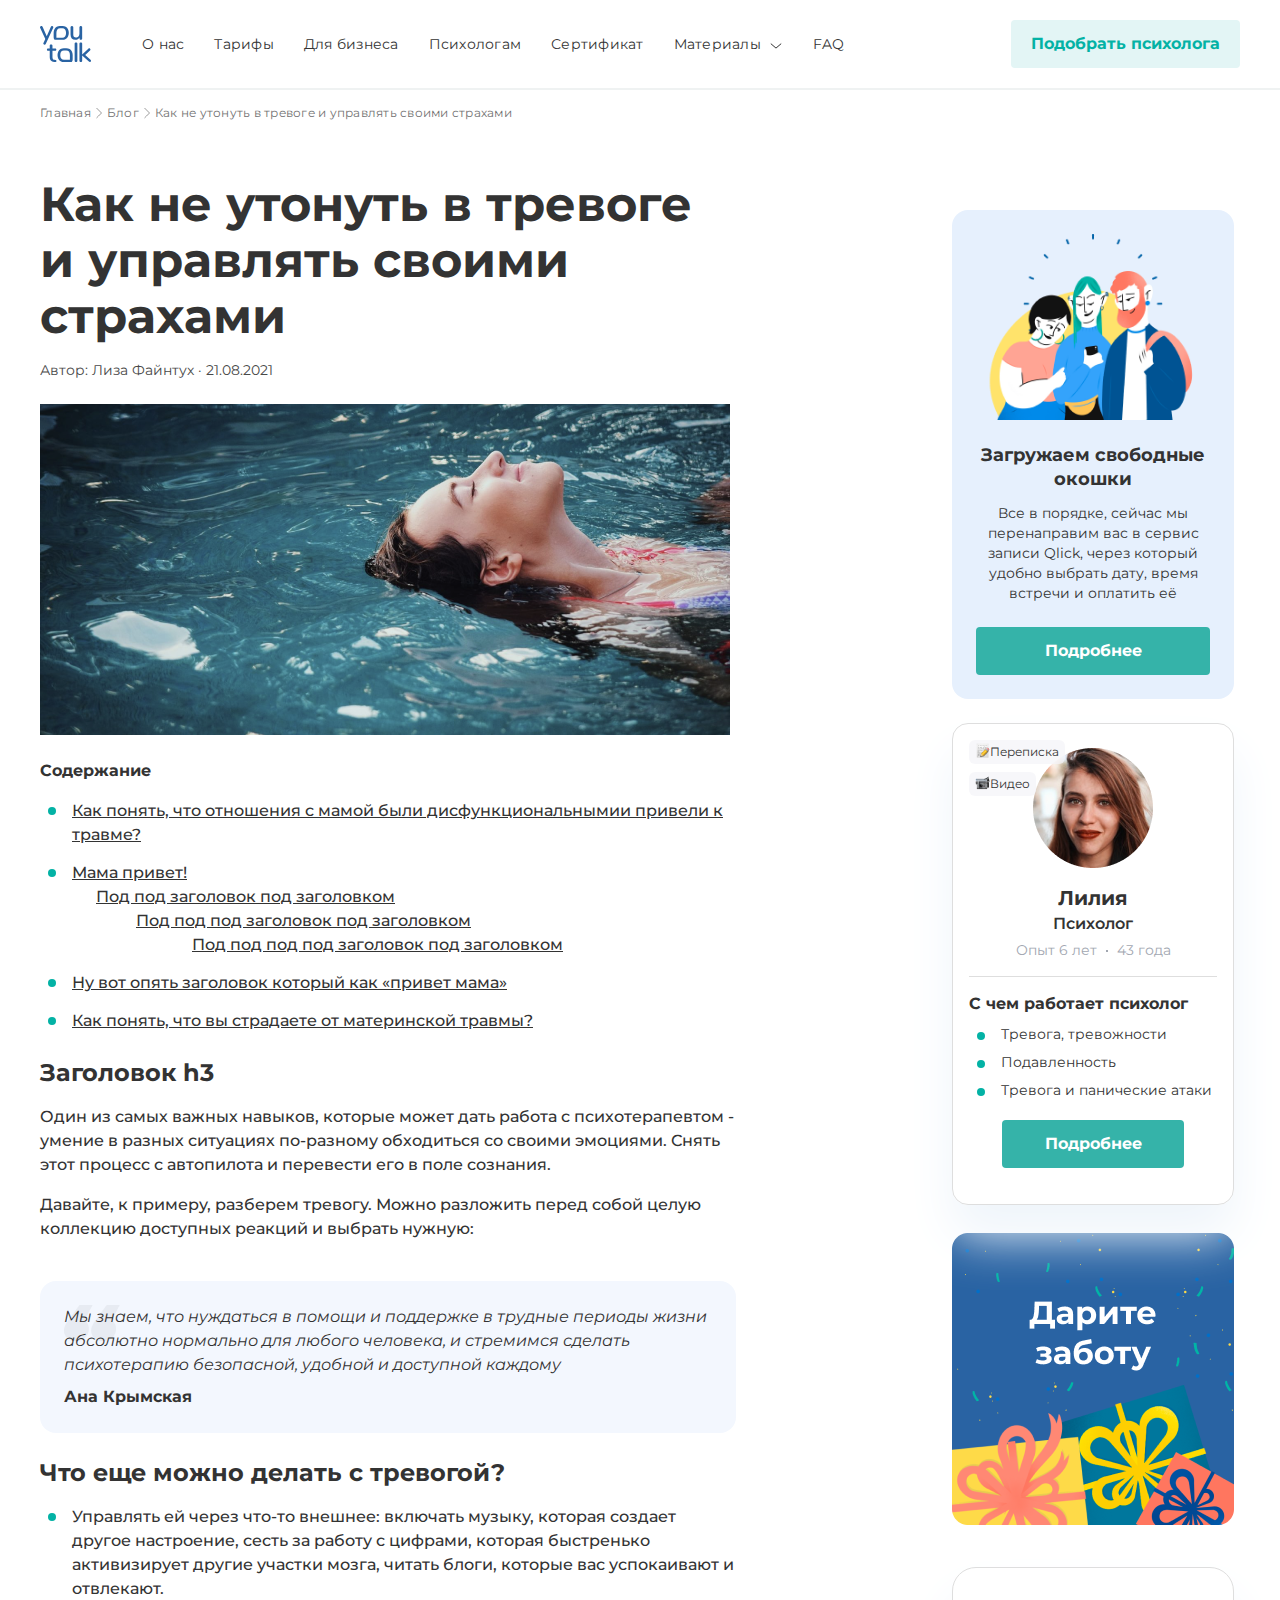
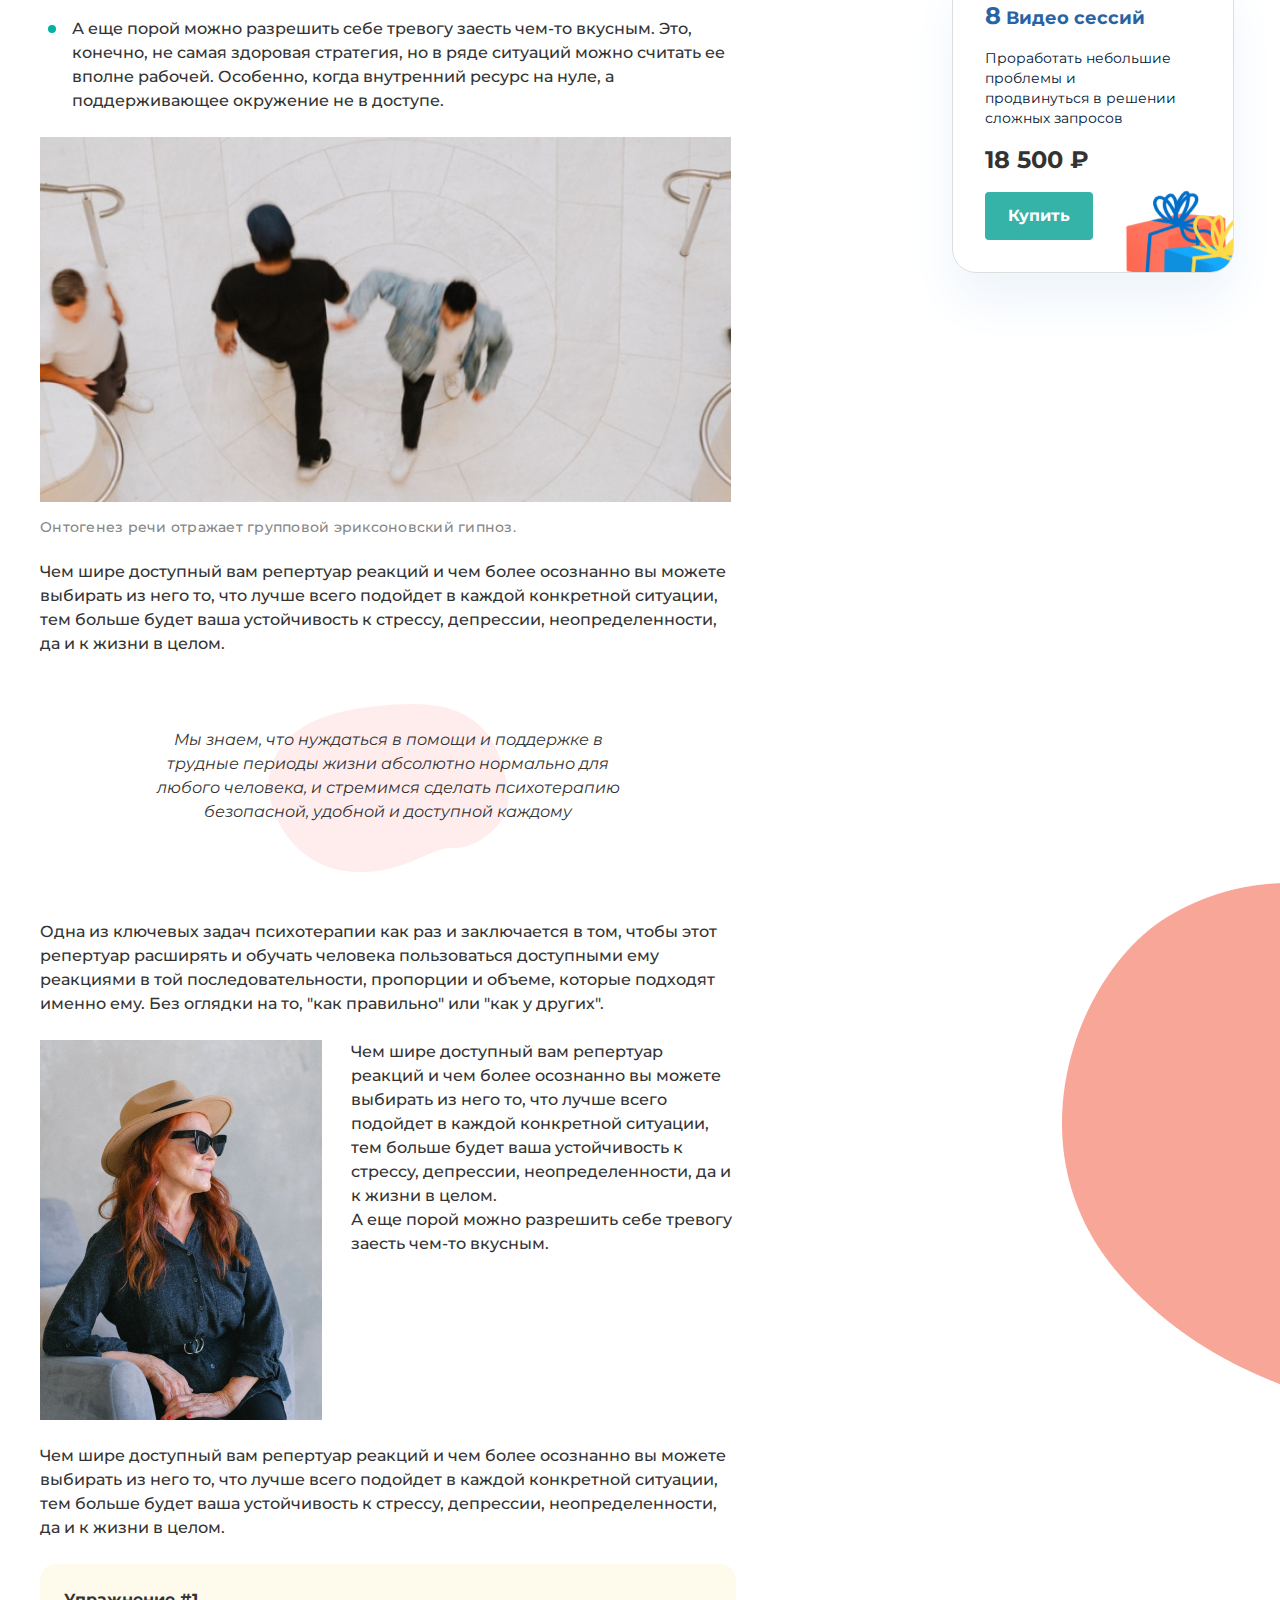
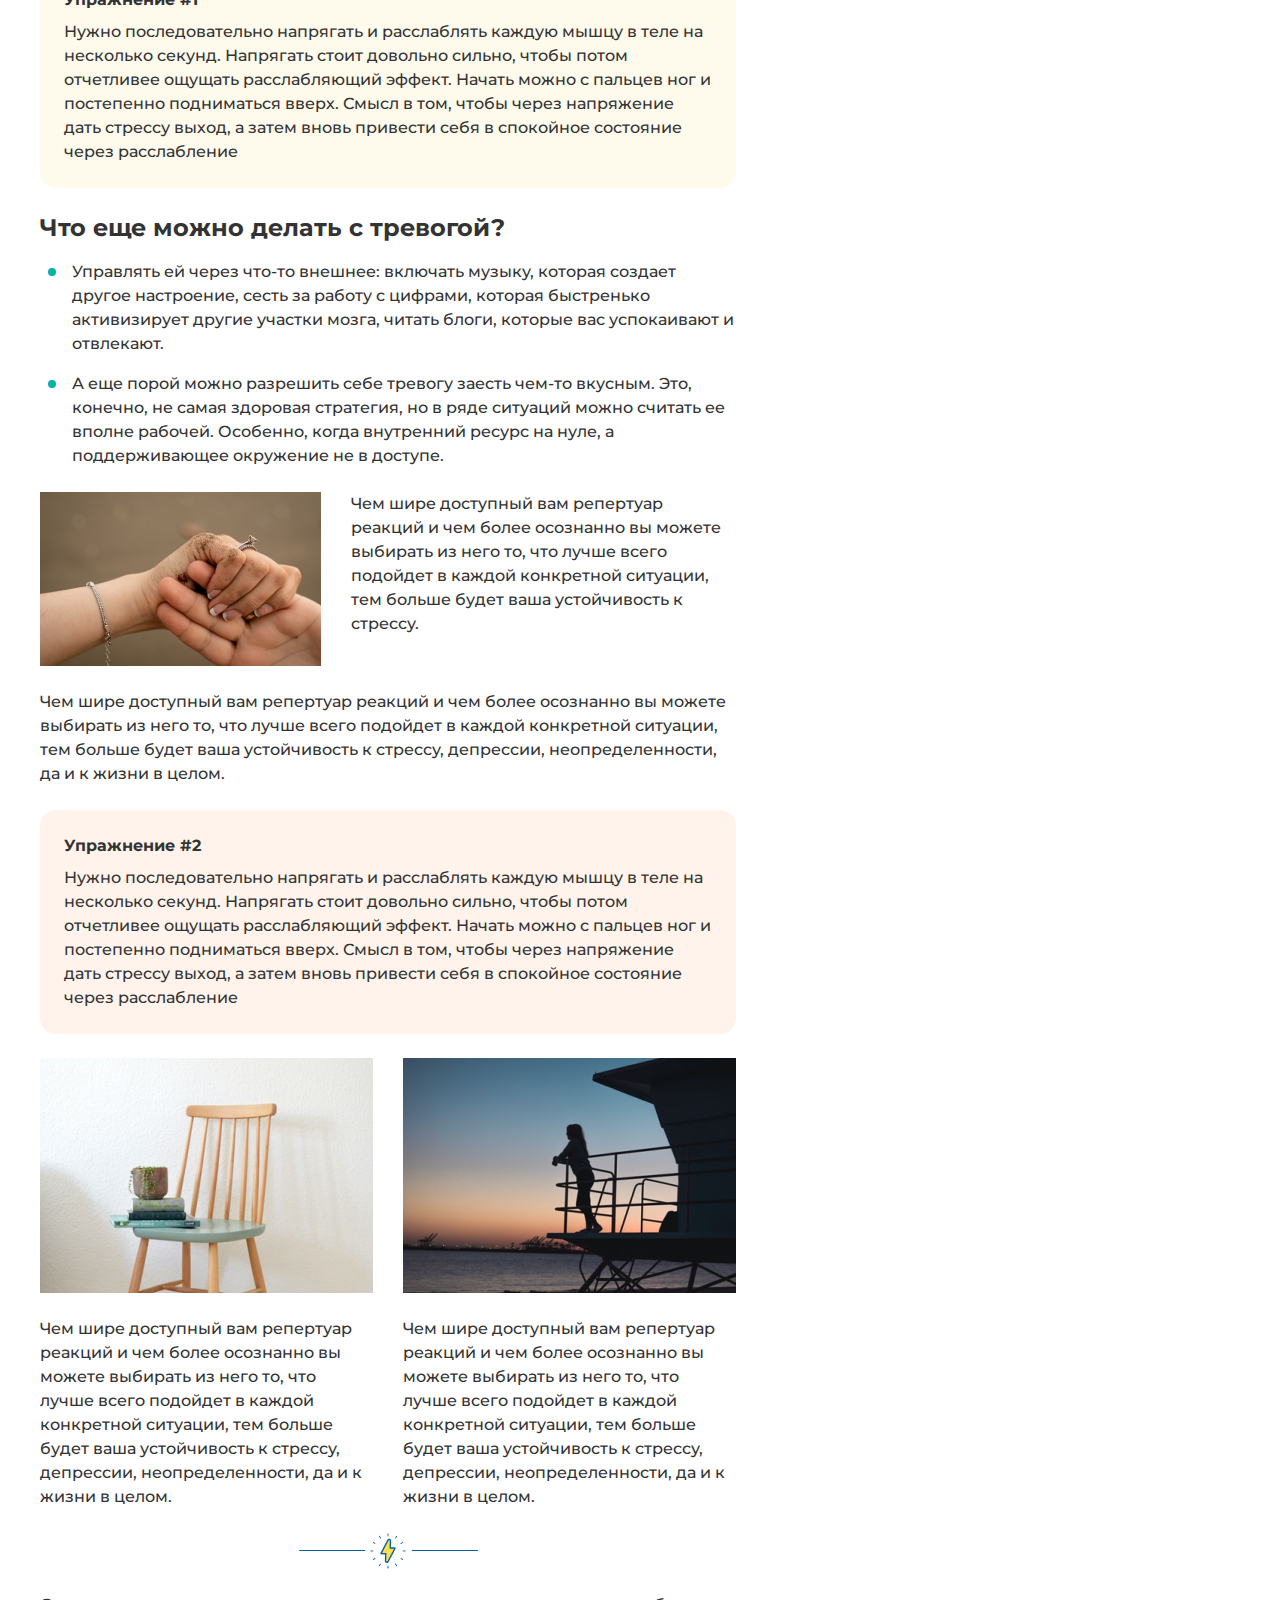
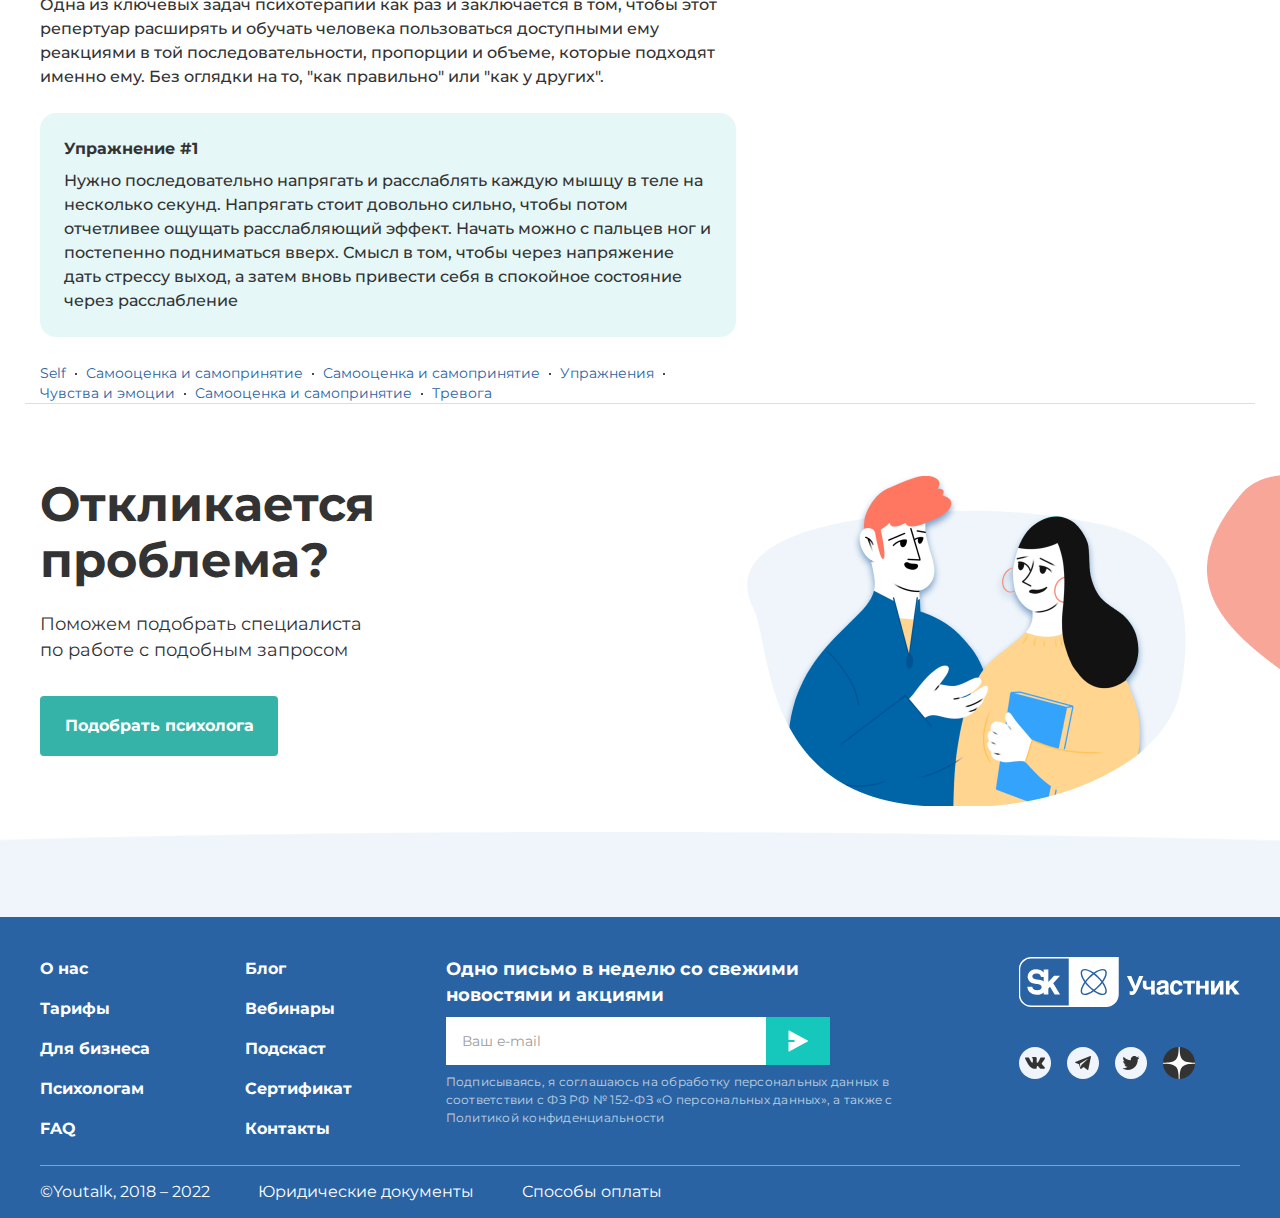
==== article-eight.html @ 9e3ae263 "Добывлены новые файлы страниц" ====
<!DOCTYPE html>
<html lang="en">
<head>
    <meta charset="UTF-8">
    <meta http-equiv="X-UA-Compatible" content="IE=edge">
    <meta name="viewport" content="width=device-width, initial-scale=1.0">
    <title>Youtalk</title>
    <link rel="stylesheet" href="css/style.css">
</head>
<body>
    <header class="header">
            <div class="header__container container">
                <div class="header__navigation">
                    <a href="#" class="logo"><img src="img/first-page/header/logo.svg" alt="logo icon"></a>
                    <nav class="header__menu">
                        <div id="burger" class="header__burger"><span></span></div>
                        <ul id="menu" class="header__menu-list">
                            <li class="header__menu-item"><a href="#" class="header__menu-link">О нас</a></li>
                            <li class="header__menu-item"><a href="#" class="header__menu-link">Тарифы</a></li>
                            <li class="header__menu-item"><a href="#" class="header__menu-link">Для бизнеса</a></li>
                            <li class="header__menu-item"><a href="#" class="header__menu-link">Психологам</a></li>
                            <li class="header__menu-item"><a href="#" class="header__menu-link">Сертификат</a></li>
                            <li class="header__menu-item header__menu-item_double"><a href="#" class="header__menu-link header__menu-link_double" ><div class="header__menu-link-text">Материалы</div><img src="img/first-page/header/arrow-down.svg" alt="arrow down" class="header__menu-link-img"></a></li>
                            <li class="header__menu-item"><a href="#" class="header__menu-link">FAQ</a></li>
                        </ul>
                    </nav>
                </div>
                <button class="button button_lightgreen">Подобрать психолога</button>
            </div>
    </header>
    <div class="container">
        <div class="main-links main-links_second">
            <a href="index.html" class="main-link">Главная</a> <img src="img/first-page/main/Arrow-right.svg" alt="стрелка вправо"> <a href="index.html" class="main-link">Блог</a> <img src="img/first-page/main/Arrow-right.svg" alt="стрелка вправо"> <a href="article-one.html" class="main-link">Как не утонуть в тревоге и управлять своими страхами</a>
        </div>
    </div>
    <div class="second-container container">
        <main class="main-second">
            <section class="main-block">
                <h2 class="main-block__title title-main">Как не утонуть в тревоге и управлять своими страхами</h2>    
                <div class="main-block__autor">Автор: Лиза Файнтух · 21.08.2021</div>
                <div class="main-block__img"><img src="img/second-page/main/women-swim.png" alt="Женщина плывет на спине"></div>
                <h4 class="main-block__subtitle">Содержание</h4>
                <ul class="main-block__list">
                    <li class="main-block__list-item list-item-green">Как понять, что отношения с мамой были дисфункциональнымии привели к травме?</li>
                    <li class="main-block__list-item list-item-green">Мама привет!
                        <ul class="main-block__list-dop main-block__list-dop_first">
                            <li class="main-block__list-item-dop">Под под заголовок под заголовком
                                <ul class="main-block__list-dop">
                                    <li class="main-block__list-item-dop main-block__list-dop_second">Под под под заголовок под заголовком
                                        <ul class="main-block__list-dop">
                                            <li class="main-block__list-item-dop main-block__list-dop_third">Под под под под заголовок под заголовком</li>
                                        </ul>
                                    </li>
                                </ul>
                            </li>
                        </ul>
                    </li>
                    <li class="main-block__list-item list-item-green">Ну вот опять заголовок который как «привет мама»</li>
                    <li class="main-block__list-item list-item-green">Как понять, что вы страдаете от материнской травмы?</li>
                </ul>
            </section>
            <section class="introduction">
                <h3 class="introduction__title title">Заголовок h3</h3>
                <p class="introduction__text">Один из самых важных навыков, которые может дать работа с психотерапевтом - умение в разных ситуациях по-разному обходиться со своими эмоциями.  Снять этот процесс с автопилота и перевести его в поле сознания.</p>
                <p class="introduction__text">Давайте, к примеру, разберем тревогу. Можно разложить перед собой целую коллекцию доступных реакций и выбрать нужную:</p>
                <div class="introduction__card">
                    <div class="introduction__card-text">Мы знаем, что нуждаться в помощи и поддержке в трудные периоды жизни абсолютно нормально для любого человека, и стремимся сделать психотерапию безопасной, удобной и доступной каждому</div>
                    <div class="introduction__card-autor">Ана Крымская</div>
                    <div class="introduction__card-decor"><img src="img/second-page/main/text-decor.png" alt="большие кавычки"></div>
                </div>
            </section>
            <section class="what-to-do">
                <h3 class="what-to-do__title title">Что еще можно делать с тревогой?</h3>
                <ul class="what-to-do__list list-what">
                    <li class="what-to-do__list-item list-item-green">Управлять ей через что-то внешнее: включать музыку, которая создает другое настроение, сесть за работу с цифрами, которая быстренько активизирует другие участки мозга, читать блоги, которые вас успокаивают и отвлекают.</li>
                    <li class="what-to-do__list-item list-item-green">А еще порой можно разрешить себе тревогу заесть чем-то вкусным. Это, конечно, не самая здоровая стратегия, но в ряде ситуаций можно считать ее вполне рабочей. Особенно, когда внутренний ресурс на нуле, а поддерживающее окружение не в доступе.</li>
                </ul>
                <figure class="what-to-do__img">
                    <div class="what-to-do__img-pic">
                        <img src="img/second-page/main/mens-go.png" alt="Два мужчины идут мимо друг друга в противоположные стороны">
                    </div>
                    <figcaption>Онтогенез речи отражает групповой эриксоновский гипноз. </figcaption>
                </figure>
                <p class="what-to-do__text">Чем шире доступный вам репертуар реакций и чем более осознанно вы можете выбирать из него то, что лучше всего подойдет в каждой конкретной ситуации, тем больше будет ваша устойчивость к стрессу, депрессии, неопределенности, да и к жизни в целом.</p>
                <div class="what-to-do__text-center">
                <p>Мы знаем, что нуждаться в помощи и поддержке в трудные периоды жизни абсолютно нормально для любого человека, и стремимся сделать психотерапию безопасной, удобной и доступной каждому</p> 
                <img class="what-to-do__text-center-decor" src="img/second-page/main/element-light-rose.png" alt="бледно-розовый овал неправильной формы на заднем фоне текста">
                </div>
                <p class="what-to-do__text">Одна из ключевых задач психотерапии как раз и заключается в том, чтобы этот репертуар расширять и обучать человека пользоваться доступными ему реакциями в той последовательности, пропорции и объеме, которые подходят именно ему. Без оглядки на то, "как правильно" или "как у других".</p>
                <div class="what-to-do__items">
                    <div class="what-to-do__item-img what-to-do__item-img-height"><img src="img/second-page/main/women-in-head.png" alt="женщина в шляпе и черных очках"></div>
                    <div class="what-to-do__item-text">
                        <p>Чем шире доступный вам репертуар реакций и чем более осознанно вы можете выбирать из него то, что лучше всего подойдет в каждой конкретной ситуации, тем больше будет ваша устойчивость к стрессу, депрессии, неопределенности, да и к жизни в целом.</p>
                        <p>А еще порой можно разрешить себе тревогу заесть чем-то вкусным. </p>
                    </div>
                </div>
                <p class="what-to-do__text">Чем шире доступный вам репертуар реакций и чем более осознанно вы можете выбирать из него то, что лучше всего подойдет в каждой конкретной ситуации, тем больше будет ваша устойчивость к стрессу, депрессии, неопределенности, да и к жизни в целом.</p>
               
                <div class="what-to-do__exercise exercise exercise_yellow">
                    <h4 class="exercise__title">Упражнение #1</h4>
                    <p class="exercise__text">Нужно последовательно напрягать и расслаблять каждую мышцу в теле на несколько секунд. Напрягать стоит довольно сильно, чтобы потом отчетливее ощущать расслабляющий эффект. Начать можно с пальцев ног и постепенно подниматься вверх. Смысл в том, чтобы через напряжение дать стрессу выход, а затем вновь привести себя в спокойное состояние через расслабление</p>
                </div>
            </section>
            <section class="what-to-do">
                <h3 class="what-to-do__title title">Что еще можно делать с тревогой?</h3>
                <ul class="what-to-do__list list-what">
                    <li class="what-to-do__list-item list-item-green">Управлять ей через что-то внешнее: включать музыку, которая создает другое настроение, сесть за работу с цифрами, которая быстренько активизирует другие участки мозга, читать блоги, которые вас успокаивают и отвлекают.</li>
                    <li class="what-to-do__list-item list-item-green">А еще порой можно разрешить себе тревогу заесть чем-то вкусным. Это, конечно, не самая здоровая стратегия, но в ряде ситуаций можно считать ее вполне рабочей. Особенно, когда внутренний ресурс на нуле, а поддерживающее окружение не в доступе.</li>
                </ul>
                <div class="what-to-do__items">
                    <div class="what-to-do__item-img"><img src="img/second-page/main/hands.png" alt="две руки, одна женская с кольцом и браслетом, другая мужская, женская рука держится за мужскую"></div>
                    <div class="what-to-do__item-text">
                        <div>Чем шире доступный вам репертуар реакций и чем более осознанно вы можете выбирать из него то, что лучше всего подойдет в каждой конкретной ситуации, тем больше будет ваша устойчивость к стрессу.</div>
                    </div>
                </div>
                <p class="what-to-do__text">Чем шире доступный вам репертуар реакций и чем более осознанно вы можете выбирать из него то, что лучше всего подойдет в каждой конкретной ситуации, тем больше будет ваша устойчивость к стрессу, депрессии, неопределенности, да и к жизни в целом.</p>
                <div class="what-to-do__exercise exercise exercise_rose">
                    <h4 class="exercise__title">Упражнение #2</h4>
                    <p class="exercise__text">Нужно последовательно напрягать и расслаблять каждую мышцу в теле на несколько секунд. Напрягать стоит довольно сильно, чтобы потом отчетливее ощущать расслабляющий эффект. Начать можно с пальцев ног и постепенно подниматься вверх. Смысл в том, чтобы через напряжение дать стрессу выход, а затем вновь привести себя в спокойное состояние через расслабление</p>
                </div> 
                <div class="what-to-do__items">
                    <div class="what-to-do__item-double">
                        <div class="what-to-do__item-double-img"><img src="img/second-page/main/chair.png" alt="стул, на нем лежат книги"></div>
                        <div class="what-to-do__item-double-text">Чем шире доступный вам репертуар реакций и чем более осознанно вы можете выбирать из него то, что лучше всего подойдет в каждой конкретной ситуации, тем больше будет ваша устойчивость к стрессу, депрессии, неопределенности, да и к жизни в целом.</div>
                    </div>
                    <div class="what-to-do__item-double">
                        <div class="what-to-do__item-double-img"><img src="img/second-page/main/sunrise.png" alt="черный силует женщины, которая стоит на балконе и смотрит на восход солнца над морем"></div>
                        <div class="what-to-do__item-double-text">Чем шире доступный вам репертуар реакций и чем более осознанно вы можете выбирать из него то, что лучше всего подойдет в каждой конкретной ситуации, тем больше будет ваша устойчивость к стрессу, депрессии, неопределенности, да и к жизни в целом.</div>
                    </div>
                </div>
                <div class="what-to-do__text-decor-yellow"><img src="img/second-page/main/text-decor-yellow.png" alt="желтая молния, окруженная с двух сторон горизонтальными полосами"></div>
                <p class="what-to-do__text">Одна из ключевых задач психотерапии как раз и заключается в том, чтобы этот репертуар расширять и обучать человека пользоваться доступными ему реакциями в той последовательности, пропорции и объеме, которые подходят именно ему. Без оглядки на то, "как правильно" или "как у других".</p>
                <div class="what-to-do__exercise exercise exercise_green">
                    <h4 class="exercise__title">Упражнение #1</h4>
                    <p class="exercise__text">Нужно последовательно напрягать и расслаблять каждую мышцу в теле на несколько секунд. Напрягать стоит довольно сильно, чтобы потом отчетливее ощущать расслабляющий эффект. Начать можно с пальцев ног и постепенно подниматься вверх. Смысл в том, чтобы через напряжение дать стрессу выход, а затем вновь привести себя в спокойное состояние через расслабление</p>
                </div>
                <div class="what-to-do__links">
                    <a href="#" class="what-to-do__link">Self</a> 
                    <a href="#" class="what-to-do__link">Самооценка и самопринятие</a>
                    <a href="#" class="what-to-do__link">Самооценка и самопринятие</a>
                    <a href="#" class="what-to-do__link">Упражнения</a> 
                    <a href="#" class="what-to-do__link">Чувства и эмоции</a> 
                    <a href="#" class="what-to-do__link">Самооценка и самопринятие</a>
                    <a href="#" class="what-to-do__link">Тревога</a>
                </div>    
            </section>
        </main>
        <aside class="aside">
            <article class="aside__card card-registration">
                <div class="card-registration__img"><img src="img/second-page/aside/family.png" alt="стилизованный рисунок трех человек, которые смотрят на экран сотового телефона"></div>
                <h4 class="card-registration__title">Загружаем свободные окошки</h4>
                <p class="card-registration__text">Все в порядке, сейчас мы перенаправим вас в сервис записи Qlick, через который удобно выбрать дату,  время встречи и оплатить её</p>
                <button class="card-registration__button button button-green">Подробнее</button>
            </article>
            <article class="aside__card card-psychlogist">
                <div class="card-psychlogist__penson-info">
                    <div class="card-psychlogist__img"><img src="img/second-page/aside/foto-liliia.png" alt="фото психолога Лилии"></div>
                    <h4 class="card-psychlogist__title">Лилия</h4>
                    <h5 class="card-psychlogist__subtitle">Психолог</h5>
                    <div class="card-psychlogist__text"> <div class="card-psychlogist__text1"> Опыт 6 лет</div> <div class="card-psychlogist__text2"> 43 года</div></div>
                </div>
                <div class="card-psychlogist__professional-info">
                    <h4 class="card-psychlogist__subtitle-bold">С чем работает психолог</h4>
                    <ul class="card-psychlogist__list list-what">
                        <li class="card-psychlogist__list-item list-item-green">Тревога, тревожности</li>
                        <li class="card-psychlogist__list-item list-item-green">Подавленность</li>
                        <li class="card-psychlogist__list-item list-item-green">Тревога и панические атаки</li>
                    </ul>
                    <button class="card-psychlogist__button button button-green">Подробнее</button>
                </div>
                <div class="card-psychlogist__dop-item card-psychlogist__dop-item_first">
                    <div class="card-psychlogist__dop-item-img"><img src="img/second-page/aside/pen.png" alt="лист бумаги и ручка"></div>
                    <div class="card-psychlogist__dop-item-text">Переписка</div>
                </div>
                <div class="card-psychlogist__dop-item card-psychlogist__dop-item_second">
                    <div class="card-psychlogist__dop-item-img"><img src="img/second-page/aside/video.png" alt="видеокамера"></div>
                    <div class="card-psychlogist__dop-item-text">Видео</div>
                </div>
            </article>
            <article class="aside__card card-img"><img src="img/second-page/aside/banner.png" alt="на темно-синем фоне подарки и надпись - Дарите заботу"></article>
            <article class="aside__card card-price">
                <h4 class="card-price__title"><span>8</span> Видео сессий</h4>
                <p class="card-price__text">Проработать небольшие проблемы и продвинуться в решении сложных запросов</p>
                <div class="card-price__price">18 500 &#8381;</div>
                <button class="card-price__button button button-green">Купить</button>
            </article>
        </aside>
    </div>
        <section class="choose-psychologist">
            <div class="container">
                <div class="choose-psychologist__items">
                    <div class="choose-psychologist__item">
                        <h2 class="choose-psychologist__title title-main">Откликается 
                            проблема?</h2>
                        <p class="choose-psychologist__text">Поможем подобрать специалиста по работе с подобным запросом</p>
                        <button class="choose-psychologist__button button button-green">Подобрать психолога</button>
                    </div>
                    <div class="choose-psychologist__item">
                        <img src="img/second-page/main/man-and-women'.png" alt="">
                    </div>
                </div>
                <div class="choose-psychologist__decor"><img src="img/second-page/main/element-dark-rose-second.png" alt=""></div>
            </div>
            <div class="aside-decor"><img src="img/second-page/main/element-dark-rose-first.png" alt="роловый полуовал"></div>
            <div class="choose-psychologist__decor-down"><img src="img/second-page/main/decor-down.png" alt="светло-синяя, выгнутая к верху, широкая полоса"></div>
        </section>
    <footer class="footer">
            <div class="container">
                <div class="footer__info">
                    <nav class="footer__menu">
                        <div class="footer__menu-col">
                            <a href="#" class="footer__menu-link">О нас</a>
                            <a href="#" class="footer__menu-link">Тарифы</a>
                            <a href="#" class="footer__menu-link">Для бизнеса</a>
                            <a href="#" class="footer__menu-link">Психологам</a>
                            <a href="#" class="footer__menu-link">FAQ</a>
                        </div>
                        <div class="footer__menu-col">
                            <a href="#" class="footer__menu-link">Блог</a>
                            <a href="#" class="footer__menu-link">Вебинары</a>
                            <a href="#" class="footer__menu-link">Подскаст</a>
                            <a href="#" class="footer__menu-link">Сертификат</a>
                            <a href="#" class="footer__menu-link">Контакты</a>
                        </div>
                    </nav>
                    <div class="footer__contact">
                        <h3 class="footer__contact-title">Одно письмо в неделю со свежими новостями и акциями</h3>
                        <form class="footer__contact-form">
                            <input type="email" class="footer__contact-input" placeholder="Ваш e-mail">
                            <button class="footer__contact-button"><img src="img/first-page/footer/bold-arrow-right.svg" alt="жирная стрелка вправо"></button>
                        </form>
                        <p class="footer__contact-text">Подписываясь, я соглашаюсь на обработку персональных данных в соответствии с ФЗ РФ № 152-ФЗ «О персональных данных», а также с Политикой конфиденциальности</p> 
                    </div>
                    <div class="footer__socials">
                        <div class="footer__socials-big-icon"><img src="img/first-page/footer/sk-icon.svg" alt="иконка Sk участник"></div>
                        <div class="footer__socials-icons">
                            <a href="" class="footer__socials-icon" target="_blank"><img src="img/first-page/footer/vk-icon.svg" alt="Вконтакте иконка"></a>
                            <a href="" class="footer__socials-icon" target="_blank"><img src="img/first-page/footer/telegram-icon.svg" alt="Телеграм иконка"></a>
                            <a href="" class="footer__socials-icon" target="_blank"><img src="img/first-page/footer/twitter-icon.svg" alt="Твиттер иконка"></a>
                            <a href="" class="footer__socials-icon" target="_blank"><img src="img/first-page/footer/dzen-icon.svg" alt="Дзен иконка"></a>
                        </div>
                    </div>
                </div>
                <div class="footer__dop-info">
                    <p class="footer__coryright">&copy;Youtalk, 2018 – 2022</p>
                    <a href="#" class="footer__dop-link">Юридические документы</a>
                    <a href="#" class="footer__dop-link">Способы оплаты</a>
                </div>
            </div>
    </footer>
    <script src="js/script.js"></script>
</body>
</html>
---- css/style.css ----
@charset "UTF-8";
/*fonts*/
@font-face {
  font-family: "Montserrat";
  font-style: normal;
  font-weight: 400;
  src: local("Montserrat"), url("../fonts/Montserrat-Regular.woff") format("woff"), url("../fonts/Montserrat-Regular.ttf") format("ttf");
}
@font-face {
  font-family: "Montserrat";
  font-style: normal;
  font-weight: 500;
  src: local("Montserrat"), url("../fonts/Montserrat-Medium.woff") format("woff"), url("../fonts/Montserrat-Medium.ttf") format("ttf");
}
@font-face {
  font-family: "Montserrat";
  font-style: normal;
  font-weight: 600;
  src: local("Montserrat"), url("../fonts/Montserrat-SemiBold.woff") format("woff"), url("../fonts/Montserrat-SemiBold.ttf") format("ttf");
}
@font-face {
  font-family: "Montserrat";
  font-style: normal;
  font-weight: 700;
  src: local("Montserrat"), url("../fonts/Montserrat-Bold.woff") format("woff"), url("../fonts/Montserrat-Bold.ttf") format("ttf");
}
@font-face {
  font-family: "Montserrat";
  font-style: italic;
  font-weight: 400;
  src: local("Montserrat"), url("../fonts/Montserrat-Italic.woff") format("woff"), url("../fonts/Montserrat-Italic.ttf") format("ttf");
}
/*Обнуление*/
* {
  padding: 0;
  margin: 0;
  border: 0;
}

html {
  font-size: 16px;
}

html,
body {
  height: 100%;
  width: 100%;
}

*,
*:before,
*:after {
  box-sizing: border-box;
}

:focus,
:active {
  outline: none;
}

a:focus,
a:active {
  outline: none;
}

nav,
footer,
header,
aside {
  display: block;
}

input,
button,
textarea {
  font-family: inherit;
}

input::-ms-clear {
  display: none;
}

button {
  cursor: pointer;
}

button::-moz-focus-inner {
  padding: 0;
  border: 0;
}

a {
  color: inherit;
}

a,
a:visited {
  text-decoration: none;
}

a:hover {
  text-decoration: none;
}

ul li {
  list-style: none;
}

img {
  vertical-align: top;
}

h1,
h2,
h3,
h4,
h5,
h6 {
  font-size: inherit;
  font-weight: 400;
}

/*--------------------*/
body {
  font-family: "Montserrat", serif;
  color: #333333;
}

.container {
  max-width: 1230px;
  margin: 0 auto;
  padding: 0 15px;
}

.button {
  display: flex;
  justify-content: center;
  align-items: center;
  text-align: center;
  border-radius: 4px;
}

.title-main {
  font-size: 3rem;
  line-height: 117%;
  font-weight: 700;
}

/*header*/
.header {
  padding: 20px 0;
  box-shadow: 0 2px 0 #EFF2F2;
}
.header__container {
  display: flex;
  justify-content: space-between;
  align-items: center;
}
.header__navigation {
  display: flex;
  align-items: center;
}
.header__menu {
  margin-right: 15px;
}
.header__menu-list {
  display: flex;
  align-items: flex-end;
}
.header__menu-item:not(:last-child) {
  margin-right: 30px;
}
.header__menu-link {
  font-size: 0.875rem;
  line-height: 114%;
  letter-spacing: 0.25px;
  transition: all 0.5s ease;
}
.header__menu-link_double {
  display: flex;
  align-items: flex-end;
}
.header__menu-link:hover {
  color: #03B2A5;
}
.header__menu-link:hover .header__menu-link-img {
  transition: all 0.5s ease;
  transform: rotate(180deg);
}
.header__menu-link-text {
  margin-right: 8px;
}

.logo {
  margin-right: 51px;
}

.button_lightgreen {
  padding: 14px 20px;
  background-color: #E3F5F5;
  color: #03B2A5;
  font-size: 1rem;
  line-height: 122%;
  font-weight: 700;
  transition: all 0.5s ease;
}
.button_lightgreen:hover {
  background: #b4e8e4;
  border-color: #b4e8e4;
  color: #00a89b;
}

@media (max-width: 1080px) {
  .header {
    box-shadow: none;
  }
  .logo {
    margin-right: 32px;
  }
  .header__menu-item:not(:last-child) {
    margin-right: 16px;
  }
}
@media (max-width: 970px) {
  .header__navigation {
    width: 100%;
    justify-content: space-between;
  }
  .header .header__menu-item:not(:last-child) {
    margin-right: 20px;
  }
  .button_lightgreen {
    display: none;
  }
}
@media (max-width: 768px) {
  .header__menu-list {
    display: none;
  }
  .header__burger {
    display: block;
    position: absolute;
    top: 31px;
    right: 15px;
    width: 18px;
    height: 14px;
    z-index: 5;
    transition: all 0.5s ease;
  }
  .header__burger span {
    position: absolute;
    background-color: #03B2A5;
    left: 0;
    top: 6px;
    width: 100%;
    height: 2px;
    transition: all 0.3s ease 0s;
  }
  .header__burger::before,
  .header__burger::after {
    content: "";
    background-color: #03B2A5;
    position: absolute;
    width: 100%;
    height: 2px;
    left: 0;
    transition: all 0.3s ease 0s;
  }
  .header__burger::before {
    top: 0;
  }
  .header__burger::after {
    bottom: 0;
  }
  .header__burger_active span {
    transform: scale(0);
  }
  .header__burger_active::before {
    background-color: #fff;
    transform: rotate(45deg);
    top: 0;
  }
  .header__burger_active::after {
    background-color: #fff;
    transform: rotate(-45deg);
    bottom: 12px;
  }
  .header__menu-list_active {
    position: absolute;
    z-index: 4;
    display: block;
    overflow: auto;
    top: 0;
    left: 0;
    background-color: #03a094;
    width: 100vw;
    height: 100vh;
    padding-top: 100px;
    text-align: center;
    transition: all 0.5s ease;
  }
  .header__menu-list_active .header__menu-item:not(:last-child) {
    margin-right: 0;
    margin-bottom: 40px;
  }
  .header__menu-list_active .header__menu-link {
    font-size: 2rem;
    color: #E3F5F5;
  }
  .header__menu-list_active .header__menu-link_double {
    justify-content: center;
    align-items: center;
  }
  .header__menu-list_active .header__menu-link-img {
    transform: rotate(-90deg);
  }
}
@media (max-width: 414px) {
  .header__menu-link {
    font-size: 1.625rem;
  }
}
/*main*/
.main {
  padding: 16px 0 96px;
  position: relative;
}
.main::after {
  content: "";
  position: absolute;
  top: 325px;
  left: 0;
  width: 100%;
  height: 672px;
  background: rgb(239, 245, 251);
  background: linear-gradient(0deg, rgb(255, 255, 255) 0%, rgba(255, 255, 255, 0) 75%, rgb(239, 245, 251) 100%);
  z-index: -1;
}
.main__title {
  margin-bottom: 32px;
}

.main-links {
  margin-bottom: 30px;
  display: flex;
  align-items: center;
  opacity: 0.7;
}

.main-link {
  font-size: 0.75rem;
  line-height: 150%;
  letter-spacing: 0.25px;
  transition: all 0.5s ease;
}
.main-link:hover {
  text-decoration: underline;
}

.filter {
  margin-bottom: 24px;
  display: flex;
  align-items: center;
  flex-wrap: wrap;
  gap: 8px;
}

.item-filter {
  padding: 6px 8px;
  height: 32px;
  background-color: #fff;
  border: 1px solid #C1C5CD;
  border-radius: 24px;
  font-size: 0.875rem;
  line-height: 143%;
  font-weight: 600;
}
.item-filter:hover {
  border: 1px solid #16C8BB;
}
.item-filter_double {
  display: flex;
  align-items: center;
}
.item-filter_double img {
  margin-right: 4px;
}

.cards-big {
  margin-bottom: 24px;
  display: grid;
  grid-template-columns: repeat(auto-fit, minmax(358px, 1fr));
  gap: 24px;
}
.cards-big__item {
  min-height: 499px;
}

.card {
  position: relative;
  border: 1px solid #DEDEDE;
  border-radius: 16px;
  overflow: hidden;
  display: flex;
  flex-direction: column;
}
.card__img {
  flex: 0 1 260px;
  overflow: hidden;
}
.card__img img {
  width: 100%;
  height: 100%;
  -o-object-fit: cover;
     object-fit: cover;
  -o-object-position: center;
     object-position: center;
}
.card__content {
  padding: 16px;
  flex: 1 1 auto;
  display: flex;
  flex-direction: column;
}
.card__body {
  height: 100%;
}
.card__title {
  margin-bottom: 4px;
  font-size: 1.125rem;
  line-height: 144%;
  font-weight: 700;
}
.card__autor, .card__date {
  margin-bottom: 8px;
  font-size: 0.75rem;
  line-height: 150%;
  letter-spacing: 0.25px;
  color: #494949;
}
.card__text {
  margin-bottom: 20px;
  flex: 1 1 auto;
  font-size: 0.875rem;
  line-height: 143%;
}
.card__filter-first, .card__filter-second {
  position: absolute;
  left: 8px;
  width: -moz-fit-content;
  width: fit-content;
  background-color: rgba(255, 255, 255, 0.7);
}
.card__filter-first {
  top: 8px;
}
.card__filter-second {
  top: 48px;
}

.cards {
  margin-bottom: 56px;
  display: grid;
  grid-template-columns: repeat(auto-fit, minmax(283px, 1fr));
  gap: 24px;
}
.cards__item {
  min-height: 475px;
}

.button-green {
  margin: 0 auto;
  padding: 12px 16px;
  width: 182px;
  background-color: #35B3A9;
  color: #FFFFFF;
  font-size: 1rem;
  line-height: 150%;
  font-weight: 700;
  transition: all 0.5s ease;
}
.button-green:hover {
  background-color: #03a094;
}

@media (max-width: 1024px) {
  .main {
    padding: 16px 0 60px;
  }
  .main::after {
    display: none;
  }
  .main-links {
    margin-bottom: 40px;
  }
  .cards {
    margin-bottom: 35px;
  }
  .cards .card__img {
    flex: 0 1 206px;
  }
}
@media (max-width: 768px) {
  .main {
    padding: 16px 0 55px;
  }
  .cards-big .card__img {
    flex: 0 1 404px;
  }
  .cards {
    margin-bottom: 33px;
  }
}
@media (max-width: 414px) {
  .main {
    padding: 16px 0 59px;
  }
  .main__title {
    margin-bottom: 24px;
  }
  .main-links {
    margin-bottom: 32px;
  }
  .title-main {
    font-size: 2rem;
    line-height: 125%;
  }
  .filter {
    margin-bottom: 16px;
    flex-wrap: nowrap;
    overflow: auto;
    scrollbar-width: none;
  }
  .filter__item {
    min-width: -moz-fit-content;
    min-width: fit-content;
  }
  .cards-big {
    grid-template-columns: 1fr;
  }
  .cards-big .card__img {
    flex: 0 1 206px;
  }
  .cards {
    grid-template-columns: 1fr;
    margin-bottom: 28px;
  }
}
@media (max-width: 320px) {
  .main-links {
    margin-bottom: 24px;
  }
  .title-main {
    font-size: 1.5rem;
    line-height: 133%;
  }
}
@media (max-width: 310px) {
  .item-filter {
    font-size: 0.75rem;
  }
}
/*footer*/
.footer {
  padding: 40px 0 17px;
  background-color: #2963A3;
  color: #FFFFFF;
}
.footer__info {
  padding-bottom: 24px;
  border-bottom: 1px solid #9D9D9D;
  display: flex;
  justify-content: space-between;
}
.footer__menu {
  margin-right: 30px;
  flex: 0 1 26%;
  display: flex;
  justify-content: space-between;
}
.footer__menu-col {
  display: flex;
  flex-direction: column;
}
.footer__menu-col:not(:last-child) {
  margin-right: 30px;
}
.footer__menu-link {
  font-size: 1rem;
  line-height: 150%;
  font-weight: 700;
  transition: all 0.5s ease;
}
.footer__menu-link:hover {
  text-decoration: underline;
}
.footer__menu-link:not(:last-child) {
  margin-bottom: 16px;
}
.footer__contact {
  margin-right: 30px;
  flex: 0 1 40%;
}
.footer__contact-title {
  margin-bottom: 8px;
  max-width: 356px;
  font-size: 1.125rem;
  line-height: 144%;
  font-weight: 700;
}
.footer__contact-form {
  margin-bottom: 8px;
  display: flex;
  align-items: center;
  border-radius: 4px;
}
.footer__contact-input {
  padding: 14px 16px;
  width: 320px;
  height: 48px;
}
.footer__contact-input::-moz-placeholder {
  font-size: 0.875rem;
  line-height: 143%;
  color: #9D9D9D;
}
.footer__contact-input::placeholder {
  font-size: 0.875rem;
  line-height: 143%;
  color: #9D9D9D;
}
.footer__contact-button {
  width: 64px;
  height: 48px;
  background-color: #16C8BB;
  transition: all 0.5s ease;
}
.footer__contact-button:hover {
  background-color: #03a094;
}
.footer__contact-text {
  font-size: 0.75rem;
  line-height: 150%;
  letter-spacing: 0.25px;
  color: #FFFFFF;
  opacity: 0.7;
}
.footer__socials {
  flex: 0 1 18%;
}
.footer__socials-big-icon {
  margin-bottom: 40px;
}
.footer__socials-icons {
  display: flex;
}
.footer__socials-icon:not(:last-child) {
  margin-right: 16px;
}
.footer__dop-info {
  padding-top: 16px;
  display: flex;
  align-items: center;
}
.footer__coryright {
  margin-right: 48px;
}
.footer__dop-link {
  transition: all 0.5s ease;
}
.footer__dop-link:hover {
  text-decoration: underline;
}
.footer__dop-link:not(:last-child) {
  margin-right: 48px;
}

@media (max-width: 936px) {
  .footer {
    padding: 35px 0 23px;
  }
  .footer__info {
    padding-bottom: 27px;
    flex-wrap: wrap;
  }
  .footer__socials {
    margin-top: 26px;
  }
  .footer__menu {
    flex: 0 1 24%;
  }
  .footer__contact {
    flex: 0 1 59%;
  }
}
@media (max-width: 764px) {
  .footer {
    padding: 35px 0 37px;
  }
  .footer__info {
    padding-bottom: 20px;
  }
  .footer__menu {
    margin-right: 0;
    margin-bottom: 23px;
    flex: 0 1 100%;
  }
  .footer__contact {
    margin-right: 0;
    flex: 0 1 100%;
  }
  .footer__contact-input {
    width: 320px;
  }
  .footer__dop-info {
    padding-top: 20px;
    flex-direction: column;
    align-items: flex-start;
  }
  .footer__coryright,
  .footer__dop-link:not(:last-child) {
    margin-right: 0;
    margin-bottom: 20px;
  }
}
@media (max-width: 414px) {
  .footer__contact-input {
    width: 90%;
  }
}
/*SECOND PAGE*/
.second-container {
  display: grid;
  grid-template-columns: 58% 24%;
  justify-content: space-between;
}

.title {
  font-size: 1.5rem;
  line-height: 133%;
  font-weight: 700;
}

.list-item-green {
  position: relative;
  padding-left: 32px;
}
.list-item-green::before {
  content: "";
  position: absolute;
  width: 8px;
  height: 8px;
  border-radius: 50%;
  background-color: #03B2A5;
  left: 8px;
  top: 8px;
}

.main-links_second {
  margin-top: 16px;
  margin-bottom: 0;
}

/*main-second*/
.main-block {
  margin-top: 54px;
}
.main-block__title {
  margin-bottom: 16px;
}
.main-block__autor {
  margin-bottom: 24px;
  font-size: 0.875rem;
  line-height: 143%;
  color: #494949;
}
.main-block__img {
  margin-bottom: 24px;
  max-width: 690px;
  height: 331px;
}
.main-block__img img {
  width: 100%;
  height: 100%;
  -o-object-fit: cover;
     object-fit: cover;
  -o-object-position: right;
     object-position: right;
}
.main-block__subtitle {
  margin-bottom: 16px;
  font-size: 1rem;
  line-height: 150%;
  font-weight: 700;
}
.main-block__list {
  margin-bottom: 24px;
}
.main-block__list-dop {
  margin-bottom: 4px;
}
.main-block__list-dop_first {
  padding-left: 24px;
}
.main-block__list-dop_second {
  padding-left: 40px;
}
.main-block__list-dop_third {
  padding-left: 56px;
}
.main-block__list-item {
  font-size: 1rem;
  line-height: 150%;
  font-weight: 500;
  text-decoration: underline;
}
.main-block__list-item:not(:last-child) {
  margin-bottom: 14px;
}

.introduction__title {
  margin-bottom: 16px;
}
.introduction__text {
  font-size: 1rem;
  line-height: 150%;
  font-weight: 500;
}
.introduction p.introduction__text:not(:last-child) {
  margin-bottom: 16px;
}
.introduction__card {
  margin: 40px 0 24px;
  padding: 24px;
  position: relative;
  background-color: #F3F7FE;
  border-radius: 16px;
  font-size: 1rem;
  line-height: 150%;
}
.introduction__card-text {
  margin-bottom: 8px;
  font-style: italic;
}
.introduction__card-autor {
  font-weight: 700;
}
.introduction__card-decor {
  position: absolute;
  top: 24px;
  left: 24px;
}

.what-to-do {
  font-size: 16px;
  line-height: 150%;
  font-weight: 500;
}
.what-to-do__title {
  margin-bottom: 16px;
}
.what-to-do__list {
  margin-bottom: 24px;
}
.what-to-do__list-item:not(:last-child) {
  margin-bottom: 16px;
}
.what-to-do__img {
  margin-bottom: 24px;
}
.what-to-do__img figcaption {
  font-size: 0.875rem;
  line-height: 130%;
  letter-spacing: 0.25px;
  color: #868686;
}
.what-to-do__img-pic {
  margin-bottom: 16px;
  max-width: 691px;
  height: 365px;
  overflow: hidden;
}
.what-to-do__img-pic img {
  width: 100%;
  height: 100%;
  -o-object-fit: cover;
     object-fit: cover;
}
.what-to-do__text-center {
  margin: 48px auto 72px;
  padding: 24px 0;
  max-width: 485px;
  position: relative;
  font-weight: 400;
  font-style: italic;
  text-align: center;
}
.what-to-do__text-center-decor {
  position: absolute;
  top: 0;
  left: calc(50% - 120px);
  z-index: -1;
}
.what-to-do__items {
  margin: 24px 0;
  display: flex;
  justify-content: space-between;
}
.what-to-do__item-img {
  margin-right: 15px;
  flex: 0 1 282px;
}
.what-to-do__item-text {
  flex: 0 1 385px;
}
.what-to-do__exercise {
  margin: 24px 0;
  padding: 24px;
  border-radius: 16px;
}
.what-to-do__item-double {
  flex: 0 1 333px;
}
.what-to-do__item-double:not(:last-child) {
  margin-right: 15px;
}
.what-to-do__item-double-img {
  margin-bottom: 24px;
}
.what-to-do__item-double-img img {
  width: 100%;
  height: 100%;
  -o-object-fit: cover;
     object-fit: cover;
}
.what-to-do__text-decor-yellow {
  margin-bottom: 24px;
  text-align: center;
}
.what-to-do__links {
  display: inline-flex;
  flex-wrap: wrap;
}
.what-to-do__link {
  position: relative;
  font-size: 0.875rem;
  line-height: 143%;
  font-weight: 400;
  color: #2963A3;
}
.what-to-do__link:not(:last-child) {
  margin-right: 20px;
}
.what-to-do__link:not(:last-child)::after {
  content: "";
  width: 2px;
  height: 2px;
  background-color: #494949;
  position: absolute;
  right: -11px;
  top: 50%;
}

.exercise_yellow {
  background-color: #FEFAEC;
}
.exercise_rose {
  background-color: #FFF3EB;
}
.exercise_green {
  background-color: rgba(3, 178, 165, 0.1);
}
.exercise__title {
  margin-bottom: 8px;
  font-weight: 700;
}

/*aside*/
.aside {
  padding-top: 88px;
  position: relative;
}
.aside__card {
  max-width: 282px;
  border-radius: 16px;
}

.card-registration {
  margin-bottom: 24px;
  padding: 24px;
  background-color: #E6F0FD;
  text-align: center;
}
.card-registration__img {
  margin-bottom: 24px;
}
.card-registration__img img {
  width: 100%;
  height: 100%;
  -o-object-fit: cover;
     object-fit: cover;
}
.card-registration__title {
  margin-bottom: 11px;
  font-size: 1.125rem;
  line-height: 133%;
  font-weight: 700;
}
.card-registration__text {
  margin-bottom: 24px;
  font-size: 0.875rem;
  line-height: 143%;
}
.card-registration__button {
  width: 234px;
}

.card-psychlogist {
  margin-bottom: 28px;
  padding: 24px 16px 36px;
  position: relative;
  border: 1px solid #DEDEDE;
  box-shadow: 0 30px 50px #EFF5FB;
}
.card-psychlogist__penson-info {
  text-align: center;
  padding-bottom: 16px;
  box-shadow: 0 1px 0 #DEDEDE;
}
.card-psychlogist__img {
  margin-bottom: 16px;
}
.card-psychlogist__title {
  font-size: 1.25rem;
  line-height: 140%;
  font-weight: 700;
}
.card-psychlogist__subtitle {
  margin-bottom: 4px;
  font-size: 1rem;
  line-height: 150%;
  font-weight: 600;
}
.card-psychlogist__text {
  font-size: 0.875rem;
  line-height: 143%;
  color: #A2A7B1;
  display: flex;
  justify-content: center;
}
.card-psychlogist__text1 {
  margin-right: 20px;
  position: relative;
}
.card-psychlogist__text1::after {
  content: "";
  width: 2px;
  height: 2px;
  background-color: #A2A7B1;
  position: absolute;
  right: -11px;
  top: 50%;
}
.card-psychlogist__professional-info {
  padding-top: 16px;
}
.card-psychlogist__subtitle-bold {
  margin-bottom: 8px;
  font-size: 1rem;
  line-height: 150%;
  font-weight: 700;
}
.card-psychlogist__list {
  margin-bottom: 20px;
}
.card-psychlogist__list-item {
  font-size: 0.875rem;
  line-height: 143%;
}
.card-psychlogist__list-item:not(:last-child) {
  margin-bottom: 8px;
}
.card-psychlogist__dop-item {
  padding: 3px 6px;
  position: absolute;
  left: 16px;
  display: flex;
  align-items: center;
  border-radius: 6px;
  background-color: rgba(243, 244, 248, 0.7);
  font-size: 0.75rem;
  line-height: 150%;
}
.card-psychlogist__dop-item_first {
  top: 16px;
}
.card-psychlogist__dop-item_second {
  top: 48px;
}

.card-img {
  margin-bottom: 42px;
}
.card-img img {
  width: 100%;
  height: 100%;
  -o-object-fit: cover;
     object-fit: cover;
}

.card-price {
  padding: 32px 54px 32px 32px;
  background: url("../img/second-page/aside/gifts.png");
  border: 1px solid #DEDEDE;
  box-shadow: 0 30px 50px #EFF5FB;
  border-radius: 24px;
}
.card-price__title {
  margin-bottom: 16px;
  font-size: 1.125rem;
  line-height: 144%;
  font-weight: 700;
  color: #2963A3;
}
.card-price__title span {
  font-size: 1.5rem;
  line-height: 133%;
}
.card-price__text {
  margin-bottom: 16px;
  font-size: 0.875rem;
  line-height: 143%;
  color: #011632;
}
.card-price__price {
  margin-bottom: 16px;
  font-size: 1.5rem;
  line-height: 133%;
  font-weight: 700;
}
.card-price__button {
  margin: 0;
  width: 108px;
  font-size: 1rem;
  line-height: 150%;
}

.aside-decor {
  position: absolute;
  top: -2720px;
  right: 0;
}

/*last block  choose-psychologist*/
.choose-psychologist {
  position: relative;
}
.choose-psychologist .container {
  padding: 72px 29px 26px 15px;
  border-top: 1px solid #DEDEDE;
}
.choose-psychologist__items {
  display: flex;
  justify-content: space-between;
}
.choose-psychologist__item:first-child {
  max-width: 348px;
}
.choose-psychologist__title {
  margin-bottom: 24px;
}
.choose-psychologist__text {
  margin-bottom: 32px;
  font-size: 1.125rem;
  line-height: 144%;
}
.choose-psychologist__button {
  margin: 0;
  width: 238px;
  height: 60px;
}
.choose-psychologist__decor {
  position: absolute;
  top: 72px;
  right: 0;
}
.choose-psychologist__decor-down {
  width: 100%;
  height: 85px;
}
.choose-psychologist__decor-down img {
  width: 100%;
  height: 100%;
  -o-object-fit: cover;
     object-fit: cover;
  -o-object-position: center;
     object-position: center;
}

@media (max-width: 1180px) {
  .card-registration__button {
    width: 182px;
  }
}
@media (max-width: 1024px) {
  .second-container {
    grid-template-columns: 70% 29%;
  }
  .main-second {
    padding-bottom: 47px;
  }
  .main-block__list-item:nth-child(2),
  .main-block__list-item:nth-child(3) {
    display: none;
  }
  .aside-decor {
    display: none;
  }
  .choose-psychologist__decor {
    display: none;
  }
  .choose-psychologist {
    display: none;
  }
  .what-to-do__links {
    display: none;
  }
}
@media (max-width: 768px) {
  .second-container {
    max-width: 728px;
    grid-template-columns: 1fr;
  }
  .aside {
    padding: 0 0 59px;
    display: grid;
    grid-template-columns: repeat(2, 1fr);
    gap: 36px 16px;
  }
  .aside__card {
    max-width: 100%;
  }
  .card-img {
    max-height: 242px;
    overflow: hidden;
  }
  .card-price {
    padding: 18px 42px 4px 21px;
    max-height: 242px;
    background-size: cover;
    background-position: bottom;
  }
}
@media (max-width: 598px) {
  .main-links_second {
    flex-wrap: nowrap;
    overflow: auto;
    scrollbar-width: none;
  }
  .main-links_second .main-link {
    white-space: nowrap;
  }
  .main-block {
    margin-top: 32px;
  }
  .main-block__title {
    font-size: 2rem;
    line-height: 125%;
  }
  .main-block__img {
    height: 207px;
  }
  .what-to-do__img-pic {
    height: 207px;
  }
  .what-to-do__items {
    flex-direction: column;
  }
  .what-to-do__item-img {
    margin-right: 0;
    margin-bottom: 16px;
    flex: 0 1 auto;
    overflow: hidden;
  }
  .what-to-do__item-img img {
    width: 100%;
    height: 100%;
    -o-object-fit: cover;
       object-fit: cover;
    -o-object-position: top;
       object-position: top;
  }
  .what-to-do__item-img-height {
    max-height: 450px;
  }
  .what-to-do__item-text {
    flex: 0 1 auto;
  }
  .what-to-do__item-double:not(:last-child) {
    margin-right: 0;
    margin-bottom: 24px;
  }
  .aside {
    grid-template-columns: 1fr;
    gap: 24px;
  }
  .card-img,
  .card-price {
    max-height: 100%;
  }
  .card-price {
    min-height: 248px;
  }
}
@media (max-width: 320px) {
  .main-second {
    padding-bottom: 16px;
  }
  .main-block__title {
    font-size: 1.5rem;
    line-height: 133%;
  }
  .main-block__img {
    margin-bottom: 16px;
    height: 160px;
  }
  .title {
    margin-bottom: 8px;
    font-size: 1.125rem;
    line-height: 144%;
  }
  .what-to-do__list {
    margin-bottom: 16px;
  }
  .what-to-do__img {
    margin-bottom: 16px;
  }
  .what-to-do__img-pic {
    height: 160px;
  }
  .what-to-do__text-center {
    margin: 24px auto 16px;
    padding: 0;
  }
  .what-to-do__item-double-img {
    margin-bottom: 8px;
    height: 235px;
  }
}
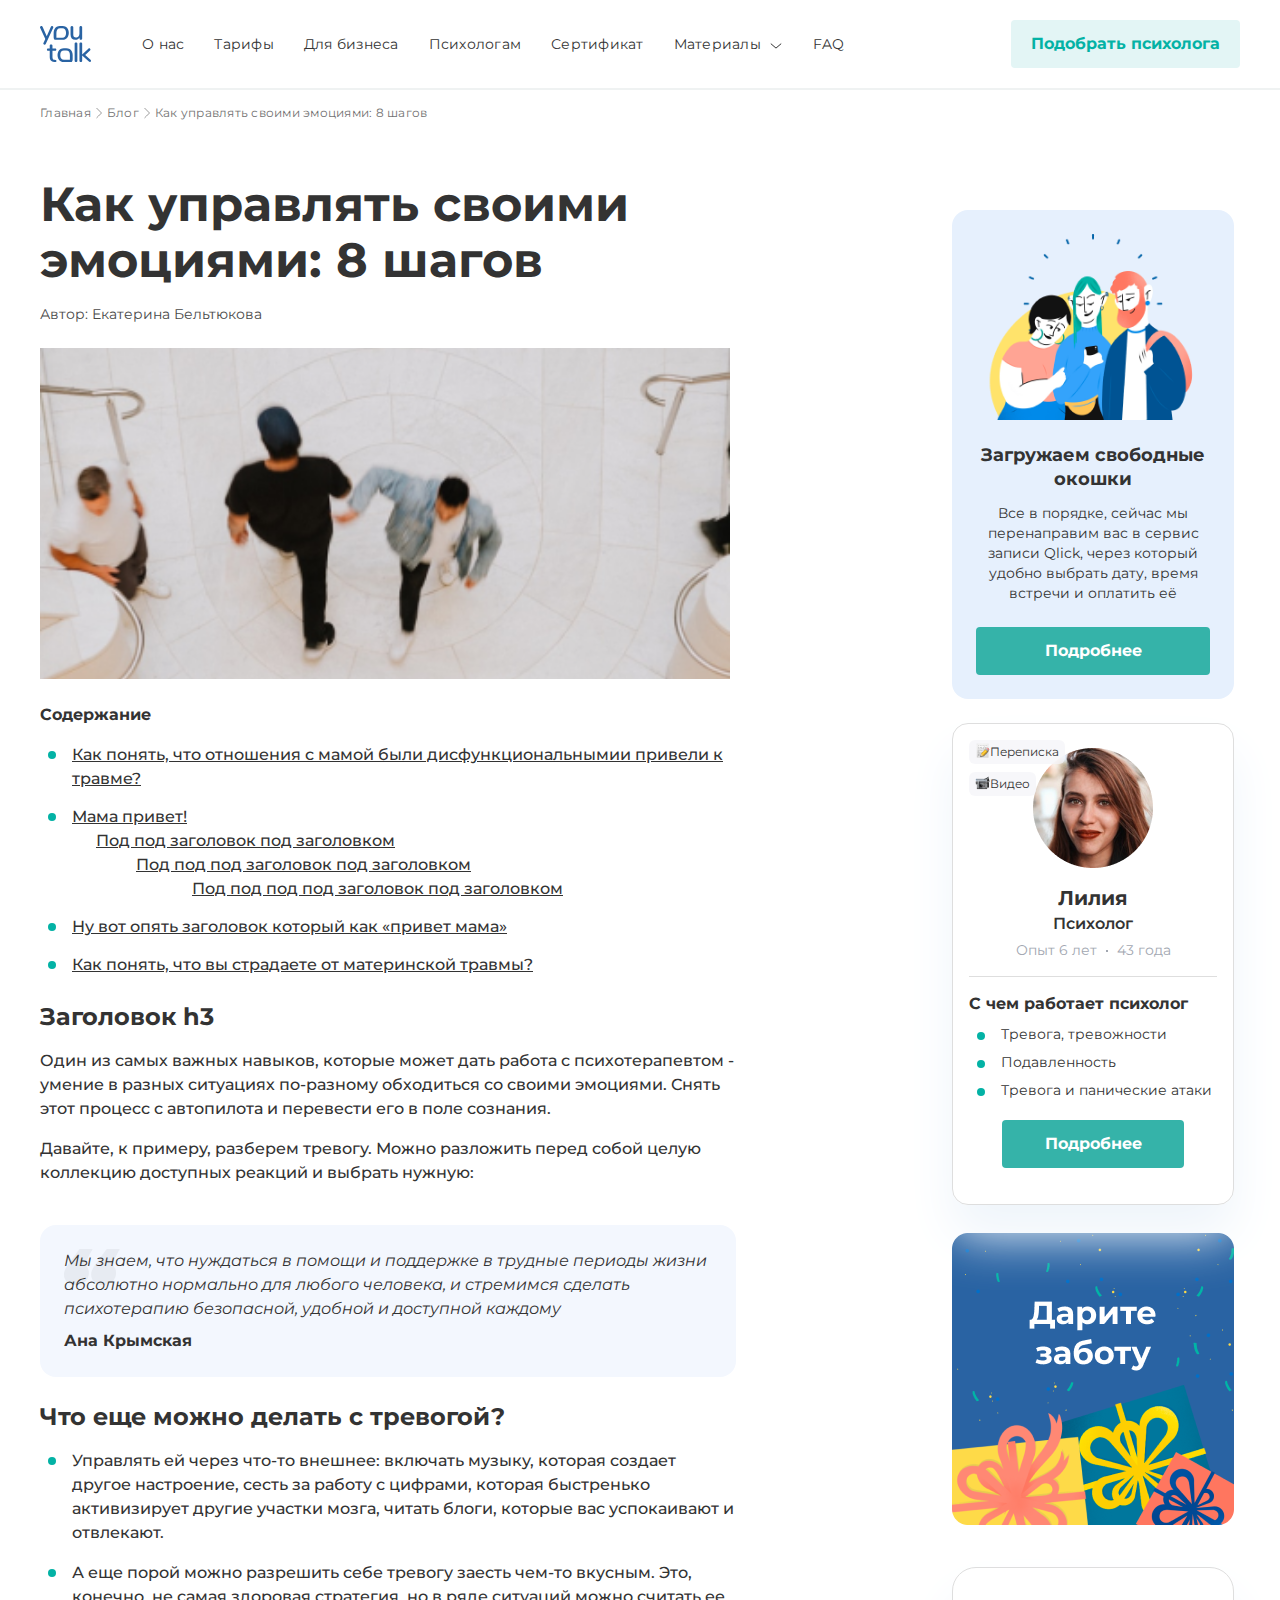
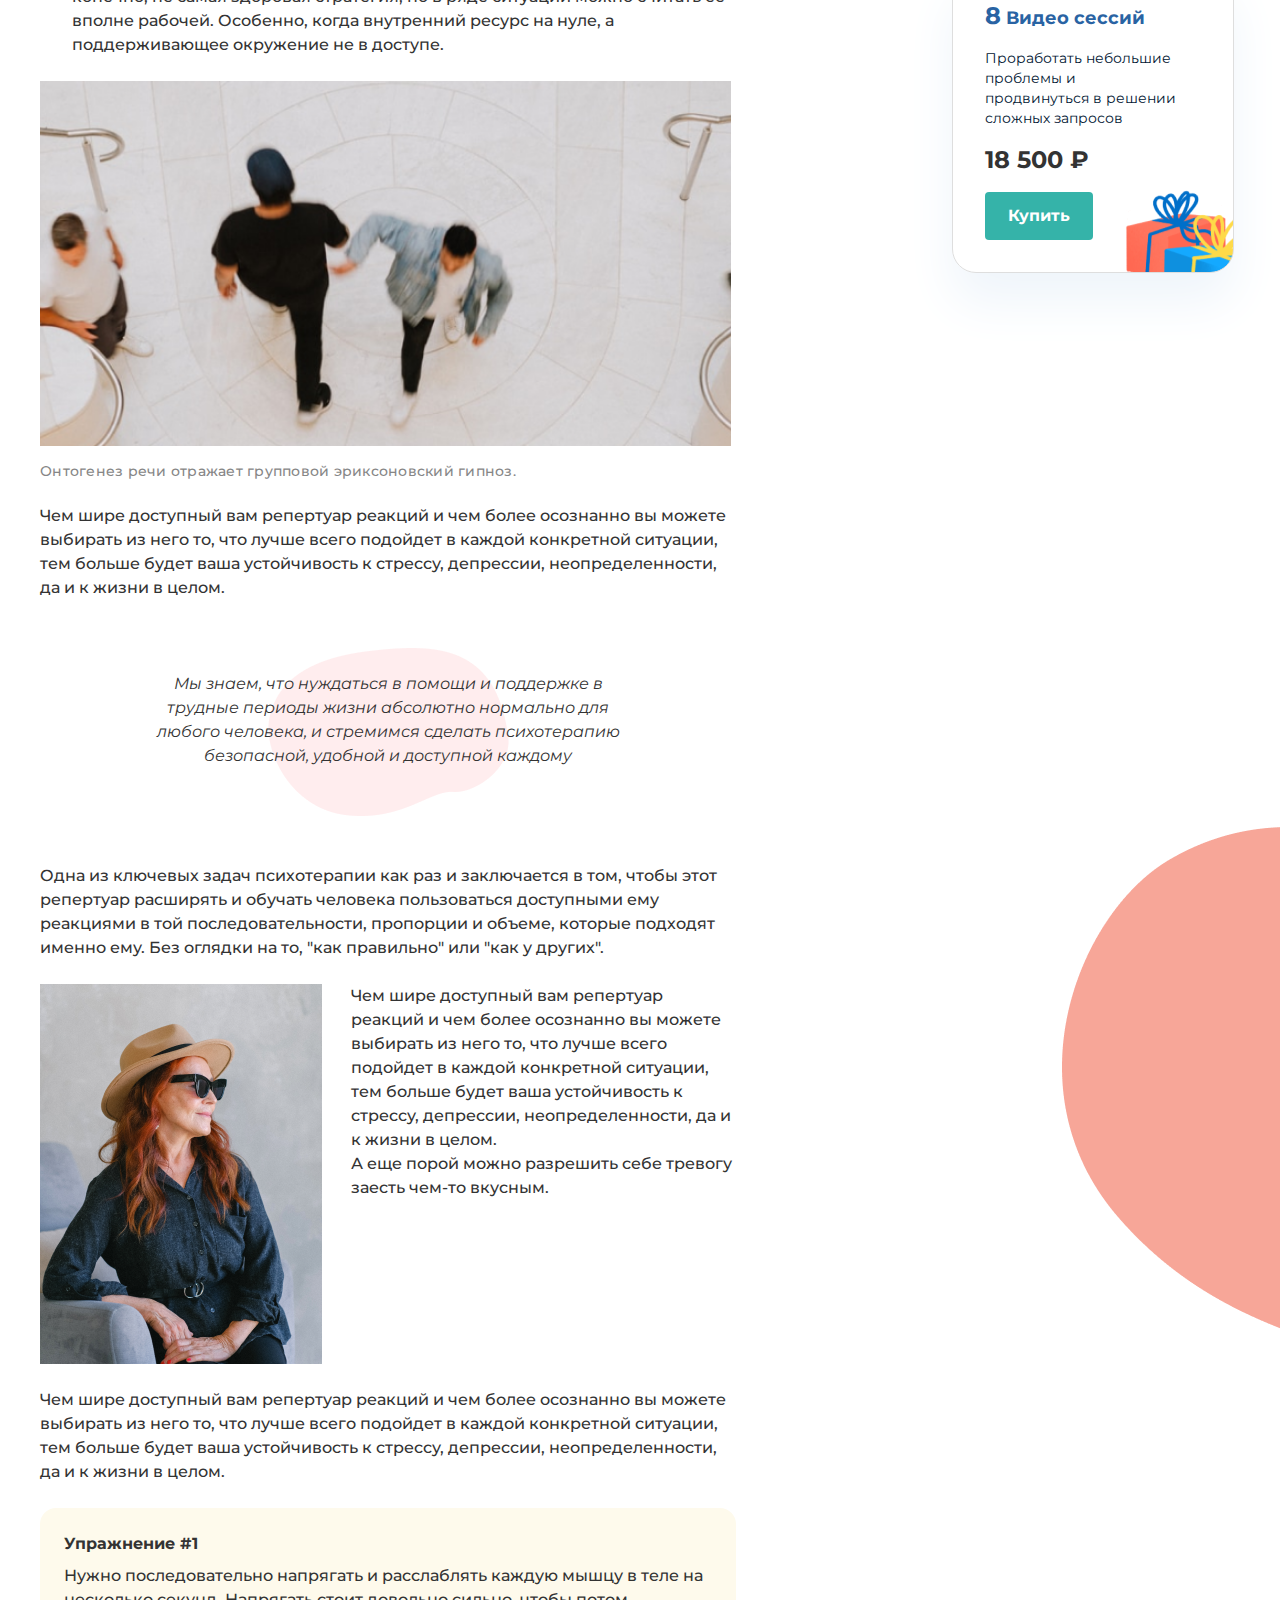
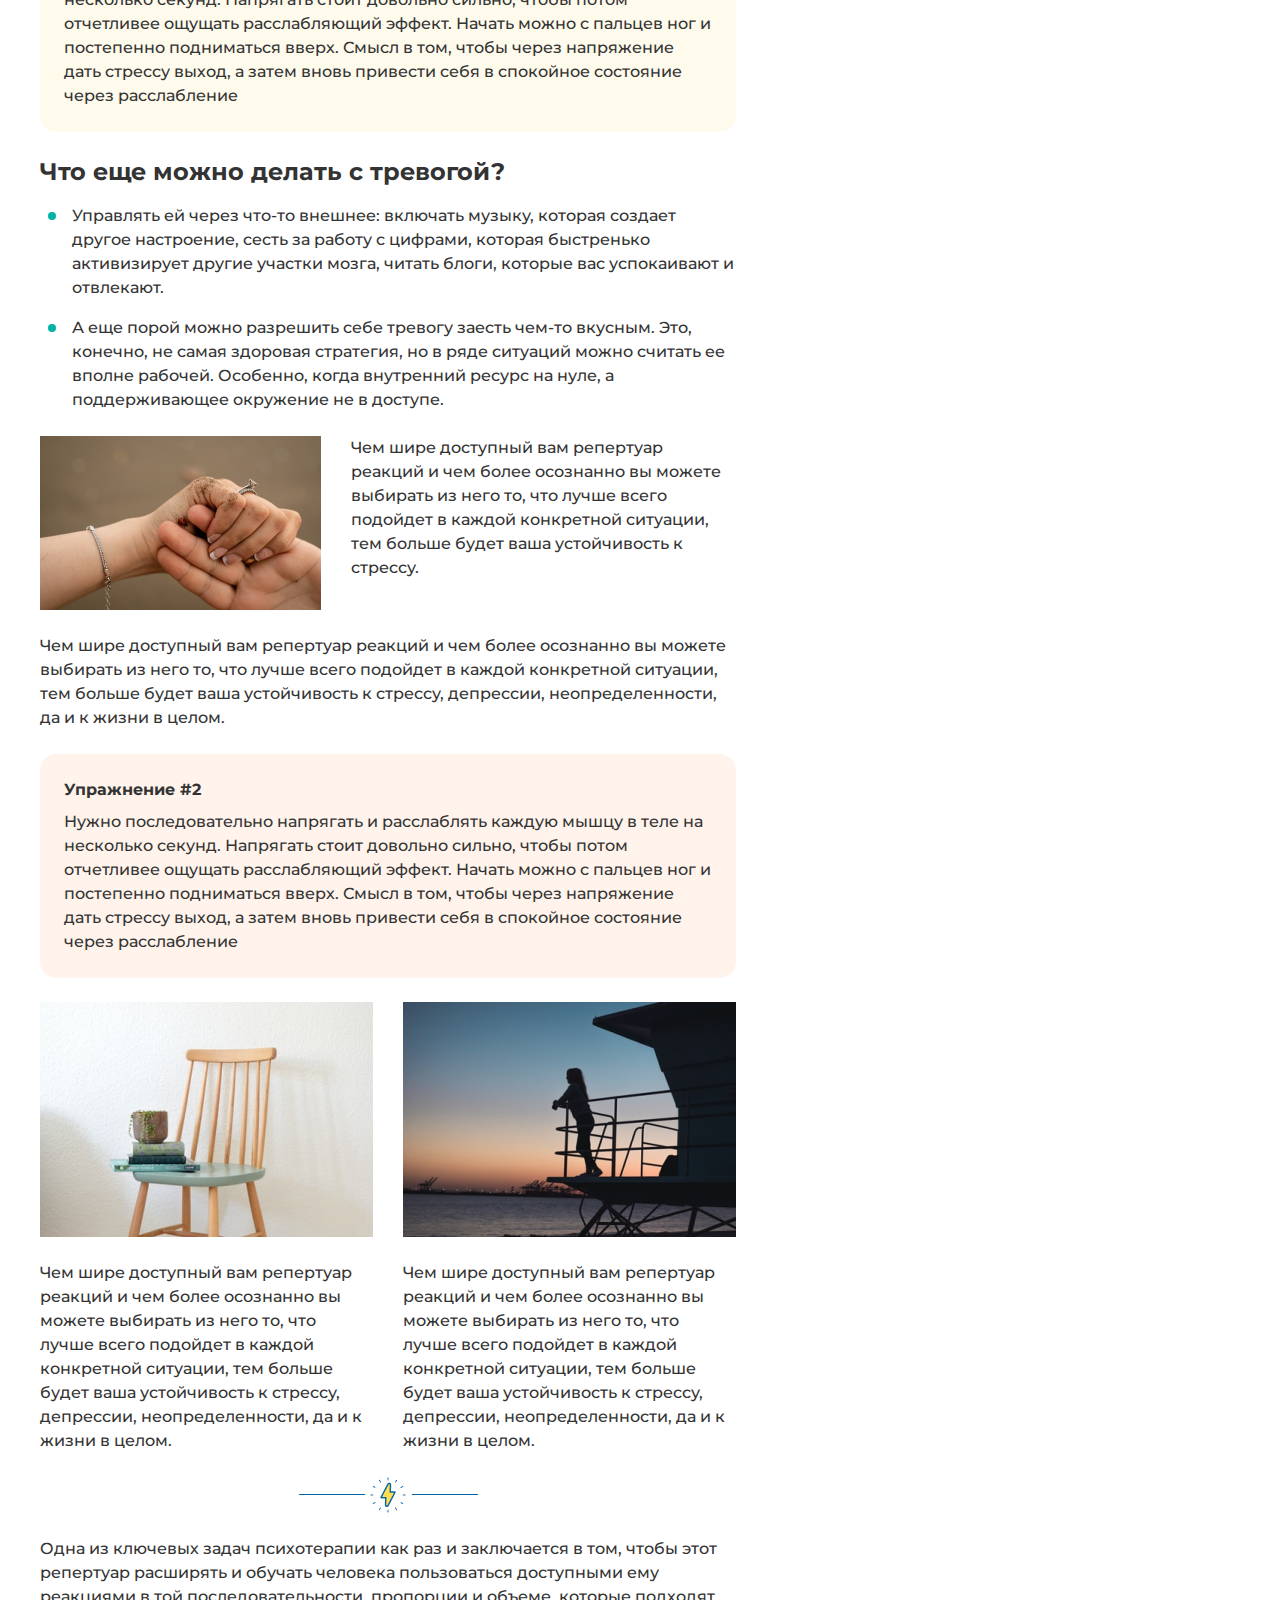
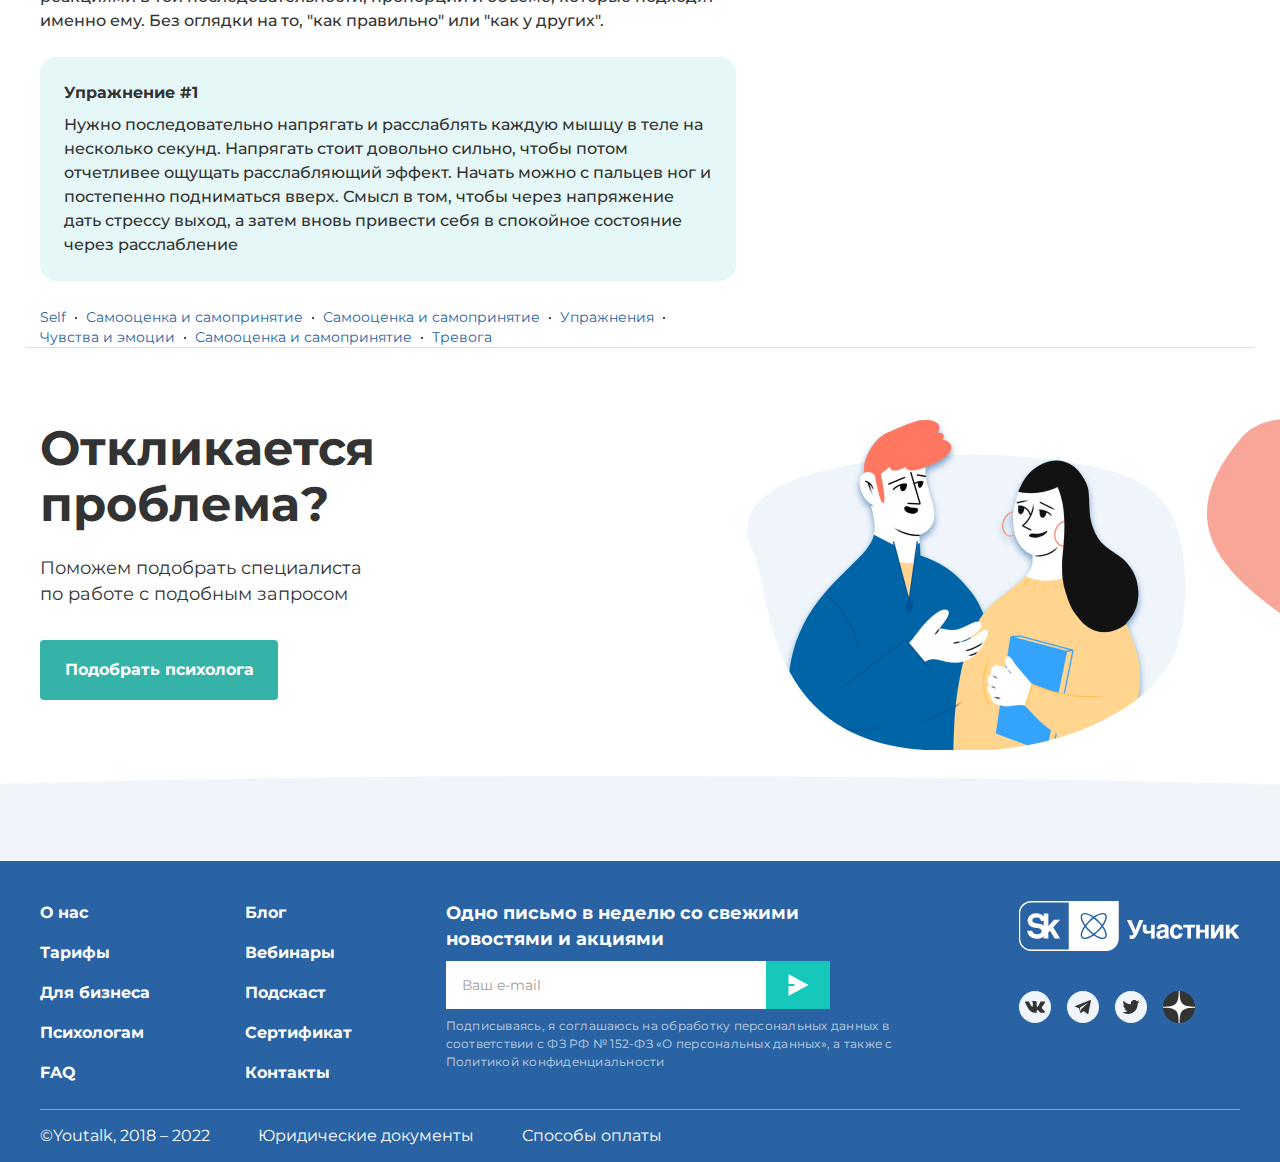
==== commit 760bc3a7: "Исправлены дополнительные страницы" ====
--- a/article-eight.html
+++ b/article-eight.html
@@ -30,15 +30,15 @@
     </header>
     <div class="container">
         <div class="main-links main-links_second">
-            <a href="index.html" class="main-link">Главная</a> <img src="img/first-page/main/Arrow-right.svg" alt="стрелка вправо"> <a href="index.html" class="main-link">Блог</a> <img src="img/first-page/main/Arrow-right.svg" alt="стрелка вправо"> <a href="article-one.html" class="main-link">Как не утонуть в тревоге и управлять своими страхами</a>
+            <a href="index.html" class="main-link">Главная</a> <img src="img/first-page/main/Arrow-right.svg" alt="стрелка вправо"> <a href="index.html" class="main-link">Блог</a> <img src="img/first-page/main/Arrow-right.svg" alt="стрелка вправо"> <a href="article-one.html" class="main-link">Как управлять своими эмоциями: 8 шагов</a>
         </div>
     </div>
     <div class="second-container container">
         <main class="main-second">
             <section class="main-block">
-                <h2 class="main-block__title title-main">Как не утонуть в тревоге и управлять своими страхами</h2>    
-                <div class="main-block__autor">Автор: Лиза Файнтух · 21.08.2021</div>
-                <div class="main-block__img"><img src="img/second-page/main/women-swim.png" alt="Женщина плывет на спине"></div>
+                <h2 class="main-block__title title-main">Как управлять своими эмоциями: 8 шагов</h2>    
+                <div class="main-block__autor">Автор: Екатерина Бельтюкова</div>
+                <div class="main-block__img"><img src="img/first-page/main/pic-small6.png" alt="в помещении с белой плиткой на полу два мужчины проходят мимо друг друга в противоположные стороны"></div>
                 <h4 class="main-block__subtitle">Содержание</h4>
                 <ul class="main-block__list">
                     <li class="main-block__list-item list-item-green">Как понять, что отношения с мамой были дисфункциональнымии привели к травме?</li>
